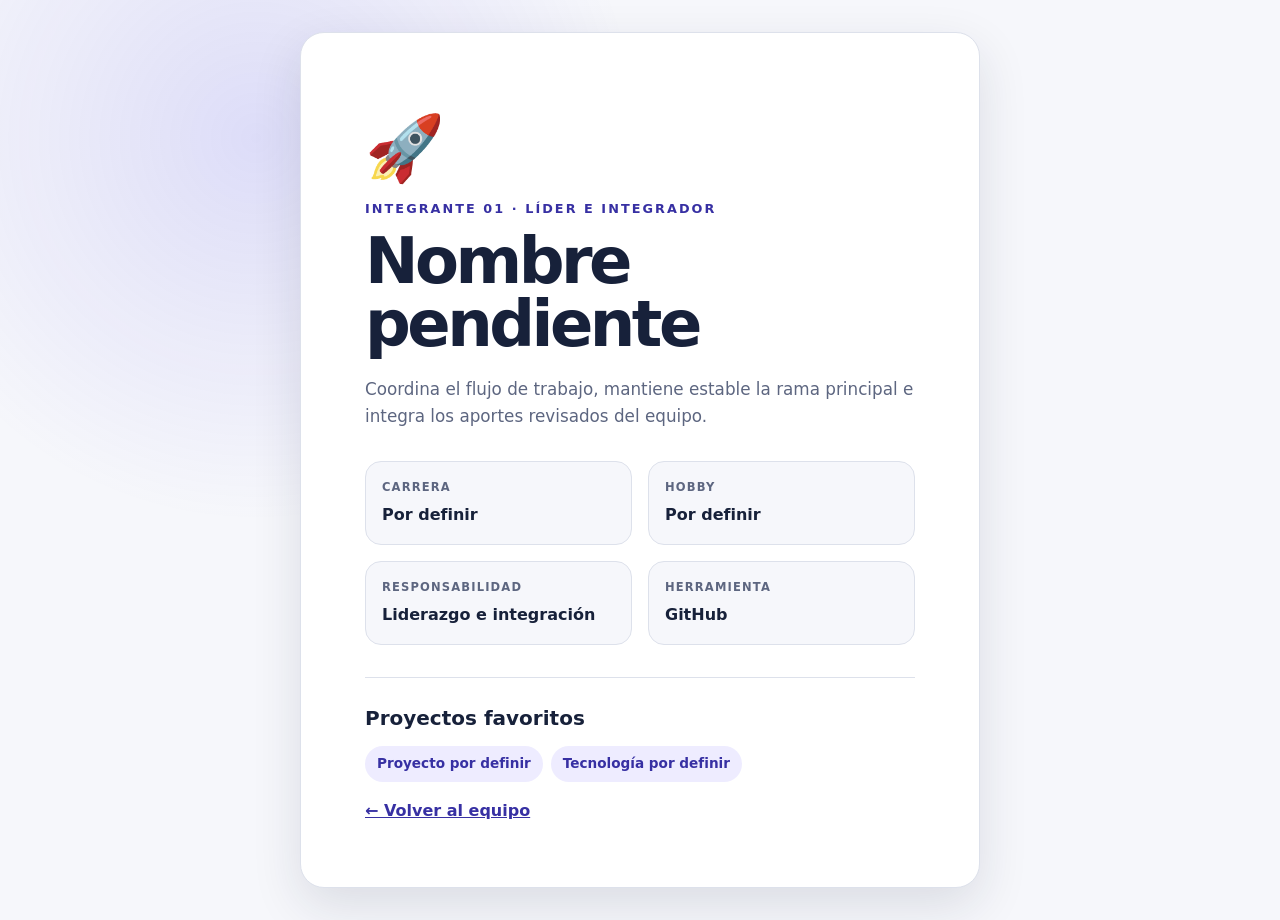
==== integrante-1.html @ 08da0ef9 "Agrega perfiles provisionales de los integrantes" ====
<!doctype html>
<html lang="es">
<head>
  <meta charset="utf-8">
  <meta name="viewport" content="width=device-width, initial-scale=1">
  <meta name="description" content="Perfil del integrante 1 del equipo.">
  <title>Integrante 1 · Página del equipo</title>
  <link rel="stylesheet" href="styles.css">
</head>
<body>
  <main class="profile">
    <article class="profile-card">
      <span class="profile-emoji" aria-hidden="true">🚀</span>
      <p class="eyebrow">Integrante 01 · Líder e integrador</p>
      <h1>Nombre pendiente</h1>
      <p class="profile-summary">Coordina el flujo de trabajo, mantiene estable la rama principal e integra los aportes revisados del equipo.</p>

      <div class="profile-grid">
        <div class="profile-detail"><span>Carrera</span><strong>Por definir</strong></div>
        <div class="profile-detail"><span>Hobby</span><strong>Por definir</strong></div>
        <div class="profile-detail"><span>Responsabilidad</span><strong>Liderazgo e integración</strong></div>
        <div class="profile-detail"><span>Herramienta</span><strong>GitHub</strong></div>
      </div>

      <section class="projects" aria-labelledby="projects-title">
        <h2 id="projects-title">Proyectos favoritos</h2>
        <ul class="project-tags"><li>Proyecto por definir</li><li>Tecnología por definir</li></ul>
      </section>

      <a class="back-link" href="index.html">← Volver al equipo</a>
    </article>
  </main>
</body>
</html>
---- styles.css ----
:root {
  --ink: #17213a;
  --muted: #5d6680;
  --paper: #f6f7fb;
  --surface: #ffffff;
  --primary: #4f46e5;
  --primary-dark: #3730a3;
  --accent: #f59e0b;
  --line: #dde1eb;
  --shadow: 0 18px 50px rgba(23, 33, 58, 0.12);
}

* {
  box-sizing: border-box;
}

html {
  scroll-behavior: smooth;
}

body {
  margin: 0;
  color: var(--ink);
  background: var(--paper);
  font-family: Inter, ui-sans-serif, system-ui, -apple-system, BlinkMacSystemFont, "Segoe UI", sans-serif;
  line-height: 1.6;
}

a {
  color: inherit;
}

.hero {
  min-height: 72vh;
  padding: 0 7vw 5rem;
  color: #fff;
  background:
    radial-gradient(circle at 85% 20%, rgba(245, 158, 11, 0.35), transparent 25rem),
    linear-gradient(135deg, #17153b 0%, var(--primary-dark) 55%, #6d28d9 100%);
}

.nav {
  display: flex;
  align-items: center;
  justify-content: space-between;
  max-width: 1120px;
  margin: 0 auto;
  padding: 1.4rem 0;
}

.brand,
.nav-link {
  text-decoration: none;
}

.brand {
  font-weight: 800;
  letter-spacing: -0.02em;
}

.nav-link {
  color: #e9e7ff;
}

.hero-content {
  max-width: 780px;
  margin: 10vh auto 0;
  text-align: center;
}

.eyebrow {
  margin: 0 0 0.65rem;
  color: var(--accent);
  font-size: 0.8rem;
  font-weight: 800;
  letter-spacing: 0.16em;
  text-transform: uppercase;
}

h1,
h2,
h3,
p {
  margin-top: 0;
}

h1 {
  margin-bottom: 1.25rem;
  font-size: clamp(2.75rem, 8vw, 5.5rem);
  line-height: 0.98;
  letter-spacing: -0.055em;
}

.intro {
  max-width: 650px;
  margin: 0 auto 2rem;
  color: #e9e7ff;
  font-size: clamp(1rem, 2.5vw, 1.25rem);
}

.button {
  display: inline-block;
  padding: 0.8rem 1.2rem;
  color: #231f20;
  background: var(--accent);
  border-radius: 999px;
  font-weight: 800;
  text-decoration: none;
  transition: transform 160ms ease, box-shadow 160ms ease;
}

.button:hover,
.button:focus-visible {
  box-shadow: 0 10px 30px rgba(245, 158, 11, 0.28);
  transform: translateY(-2px);
}

.team {
  max-width: 1120px;
  min-height: 28rem;
  margin: 0 auto;
  padding: 5rem 7vw;
}

.section-heading {
  max-width: 680px;
  margin-bottom: 2.5rem;
}

.section-heading h2 {
  margin-bottom: 0.75rem;
  font-size: clamp(2rem, 5vw, 3.5rem);
  letter-spacing: -0.04em;
}

.section-heading > p:last-child {
  color: var(--muted);
}

.member-grid {
  display: grid;
  grid-template-columns: repeat(auto-fit, minmax(220px, 1fr));
  gap: 1.25rem;
  margin: 0;
  padding: 0;
  list-style: none;
}

.member-card a {
  position: relative;
  display: block;
  min-height: 18rem;
  padding: 1.5rem;
  background: var(--surface);
  border: 1px solid var(--line);
  border-radius: 1.25rem;
  box-shadow: var(--shadow);
  text-decoration: none;
  transition: border-color 160ms ease, transform 160ms ease;
}

.member-card a:hover,
.member-card a:focus-visible {
  border-color: var(--primary);
  transform: translateY(-4px);
}

.member-card .emoji {
  display: grid;
  width: 3.5rem;
  height: 3.5rem;
  place-items: center;
  margin-bottom: 1.25rem;
  background: #eeecff;
  border-radius: 1rem;
  font-size: 2rem;
  line-height: 1.2;
}

.member-card--orange .emoji {
  background: #fff1da;
}

.member-card--green .emoji {
  background: #dcfce7;
}

.member-card--pink .emoji {
  background: #fce7f3;
}

.member-number {
  color: var(--muted);
  font-size: 0.72rem;
  font-weight: 800;
  letter-spacing: 0.13em;
  text-transform: uppercase;
}

.member-card h3 {
  margin: 0.55rem 0 0.35rem;
  font-size: 1.35rem;
}

.member-card p {
  color: var(--muted);
}

.card-link {
  position: absolute;
  right: 1.5rem;
  bottom: 1.5rem;
  left: 1.5rem;
  color: var(--primary-dark);
  font-size: 0.9rem;
  font-weight: 800;
}

.profile {
  display: grid;
  place-items: center;
  min-height: 100vh;
  padding: 2rem;
  background:
    radial-gradient(circle at 20% 15%, rgba(79, 70, 229, 0.15), transparent 24rem),
    var(--paper);
}

.profile-card {
  width: min(680px, 100%);
  padding: clamp(2rem, 7vw, 4rem);
  background: var(--surface);
  border: 1px solid var(--line);
  border-radius: 1.5rem;
  box-shadow: var(--shadow);
}

.profile-card--orange {
  --profile-accent: #c2410c;
}

.profile-card--green {
  --profile-accent: #15803d;
}

.profile-card--pink {
  --profile-accent: #be185d;
}

.profile-emoji {
  font-size: 4rem;
}

.profile-card h1 {
  color: var(--ink);
  font-size: clamp(2.25rem, 8vw, 4rem);
}

.profile-card .eyebrow,
.profile-card .back-link {
  color: var(--profile-accent, var(--primary-dark));
}

.profile-summary {
  margin-bottom: 2rem;
  color: var(--muted);
  font-size: 1.05rem;
}

.profile-grid {
  display: grid;
  grid-template-columns: repeat(2, minmax(0, 1fr));
  gap: 1rem;
  margin: 2rem 0;
}

.profile-detail {
  padding: 1rem;
  background: var(--paper);
  border: 1px solid var(--line);
  border-radius: 1rem;
}

.profile-detail span {
  display: block;
  margin-bottom: 0.35rem;
  color: var(--muted);
  font-size: 0.72rem;
  font-weight: 800;
  letter-spacing: 0.1em;
  text-transform: uppercase;
}

.profile-detail strong {
  font-size: 1rem;
}

.projects {
  margin-top: 2rem;
  padding-top: 1.5rem;
  border-top: 1px solid var(--line);
}

.projects h2 {
  margin-bottom: 0.75rem;
  font-size: 1.25rem;
}

.project-tags {
  display: flex;
  flex-wrap: wrap;
  gap: 0.5rem;
  margin: 0;
  padding: 0;
  list-style: none;
}

.project-tags li {
  padding: 0.45rem 0.75rem;
  color: var(--primary-dark);
  background: #eeecff;
  border-radius: 999px;
  font-size: 0.85rem;
  font-weight: 700;
}

.profile-list {
  padding-left: 1.2rem;
}

.back-link {
  display: inline-block;
  margin-top: 1rem;
  color: var(--primary-dark);
  font-weight: 800;
}

footer {
  padding: 2rem 7vw;
  color: var(--muted);
  border-top: 1px solid var(--line);
  text-align: center;
}

footer p {
  margin: 0;
}

@media (max-width: 560px) {
  .hero {
    padding-inline: 1.25rem;
  }

  .team {
    padding-inline: 1.25rem;
  }

  .profile {
    padding: 1rem;
  }

  .profile-grid {
    grid-template-columns: 1fr;
  }
}

@media (prefers-reduced-motion: reduce) {
  html {
    scroll-behavior: auto;
  }

  .button,
  .member-card a {
    transition: none;
  }
}
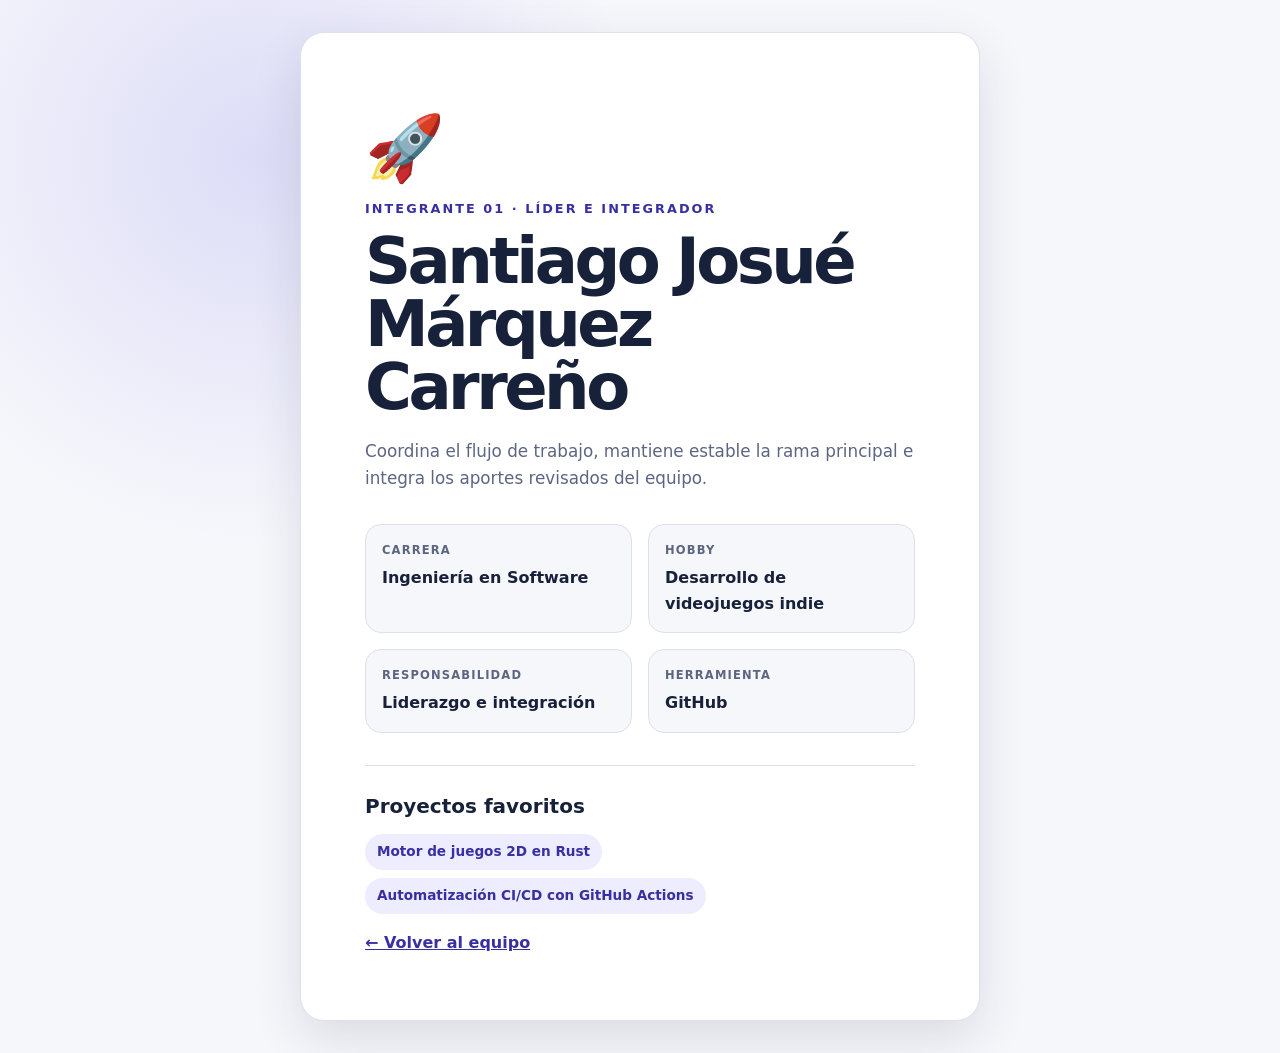
==== commit 5b5bacb6: "Completa perfil de Santiago Josué Márquez Carreño" ====
--- a/integrante-1.html
+++ b/integrante-1.html
@@ -12,19 +12,19 @@
     <article class="profile-card">
       <span class="profile-emoji" aria-hidden="true">🚀</span>
       <p class="eyebrow">Integrante 01 · Líder e integrador</p>
-      <h1>Nombre pendiente</h1>
+      <h1>Santiago Josué Márquez Carreño</h1>
       <p class="profile-summary">Coordina el flujo de trabajo, mantiene estable la rama principal e integra los aportes revisados del equipo.</p>
 
       <div class="profile-grid">
-        <div class="profile-detail"><span>Carrera</span><strong>Por definir</strong></div>
-        <div class="profile-detail"><span>Hobby</span><strong>Por definir</strong></div>
+        <div class="profile-detail"><span>Carrera</span><strong>Ingeniería en Software</strong></div>
+        <div class="profile-detail"><span>Hobby</span><strong>Desarrollo de videojuegos indie</strong></div>
         <div class="profile-detail"><span>Responsabilidad</span><strong>Liderazgo e integración</strong></div>
         <div class="profile-detail"><span>Herramienta</span><strong>GitHub</strong></div>
       </div>
 
       <section class="projects" aria-labelledby="projects-title">
         <h2 id="projects-title">Proyectos favoritos</h2>
-        <ul class="project-tags"><li>Proyecto por definir</li><li>Tecnología por definir</li></ul>
+        <ul class="project-tags"><li>Motor de juegos 2D en Rust</li><li>Automatización CI/CD con GitHub Actions</li></ul>
       </section>
 
       <a class="back-link" href="index.html">← Volver al equipo</a>
